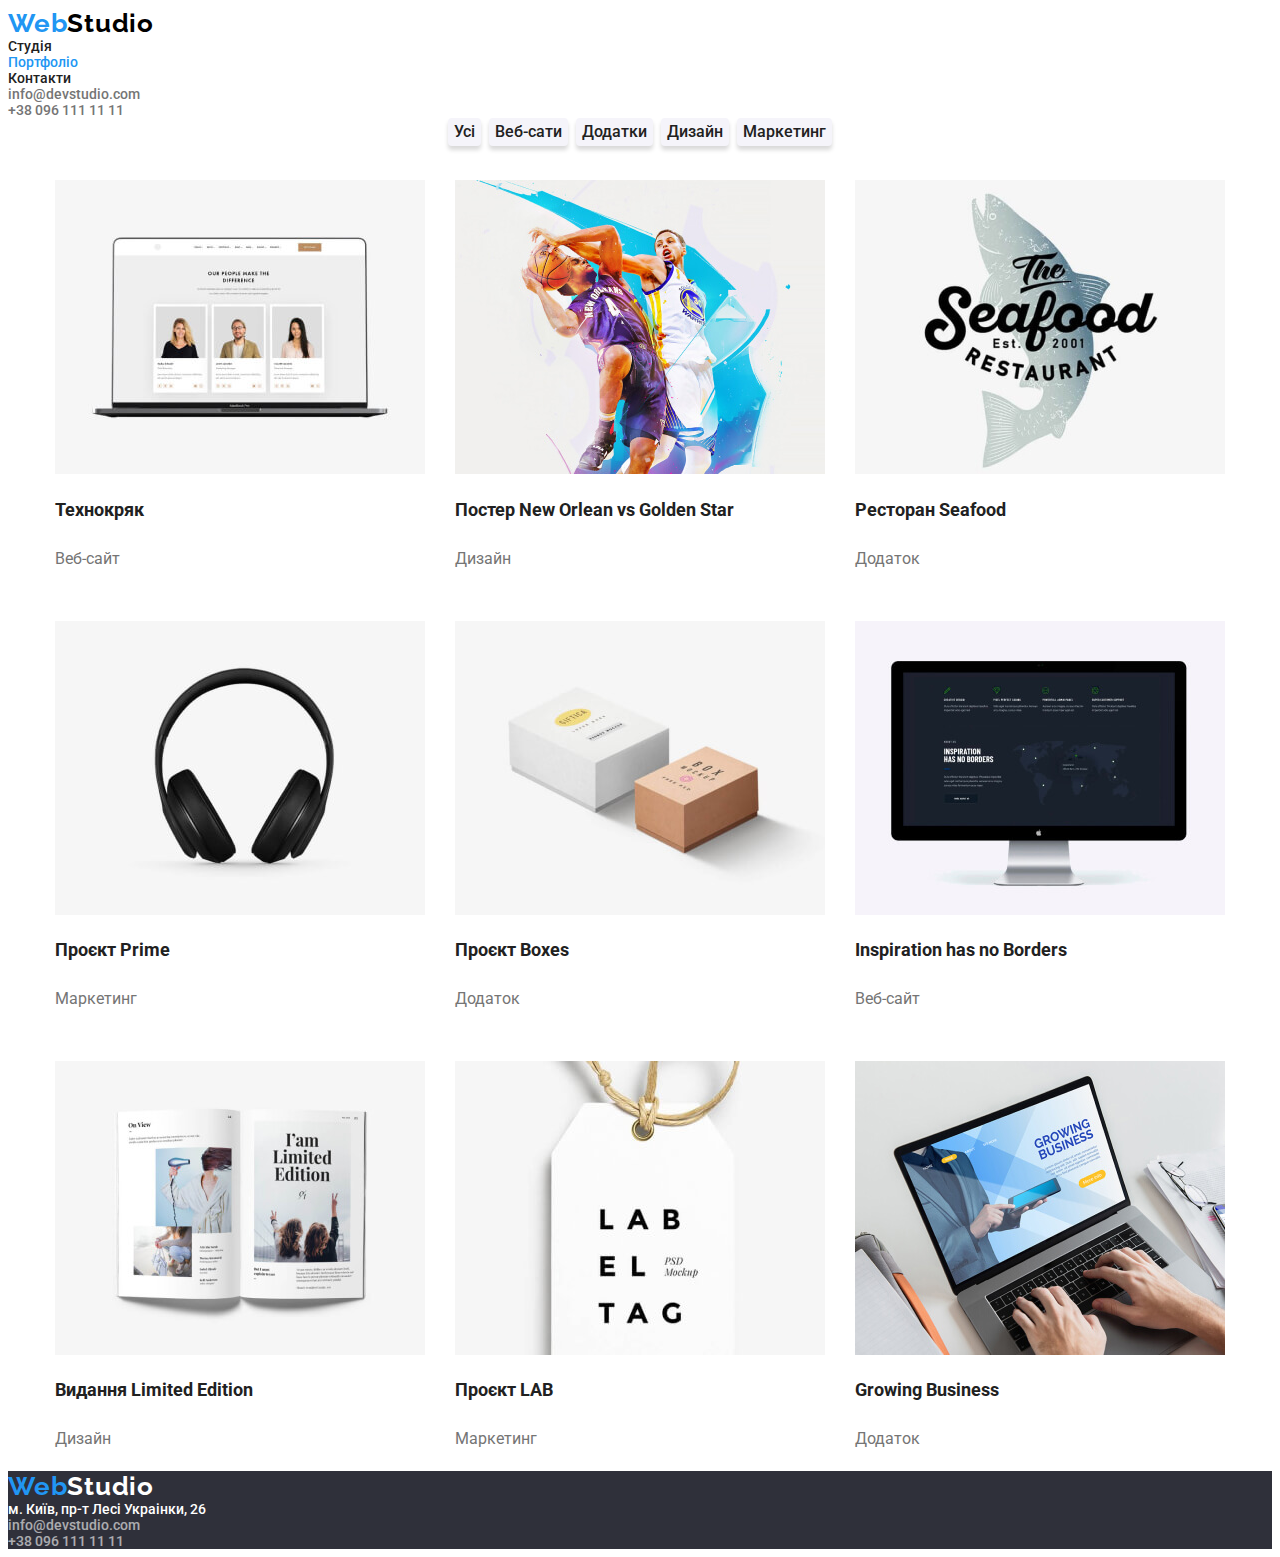
==== portfolio.html @ 230ad70d "додано кольори та шрифти" ====
<!DOCTYPE html>
<html lang="uk">
  <head>
    <meta charset="UTF-8" />
    <meta http-equiv="X-UA-Compatible" content="IE=edge" />
    <meta name="viewport" content="width=device-width, initial-scale=1.0" />
    <title>Web studio</title>
    <link rel="preconnect" href="https://fonts.googleapis.com" />
    <link rel="preconnect" href="https://fonts.gstatic.com" crossorigin />
    <link
      href="https://fonts.googleapis.com/css2?family=Raleway:wght@700&family=Roboto:wght@400;500;700;900&display=swap"
      rel="stylesheet"
    />
    <link rel="stylesheet" href="./css/styles.css" />
  </head>
  <body>
    <header>
      <nav>
        <a class="link logo" href="./index.html"
          >Web<span class="logo-second-part">Studio</span></a
        >
        <ul class="list">
          <li><a class="link" href="./index.html">Студія</a></li>
          <li><a class="link current" href="./portfolio.html">Портфоліо</a></li>
          <li><a class="link" href="#">Контакти</a></li>
        </ul>
        <ul class="list">
          <li>
            <a class="link header-contacts" href="mailto:info@devstudio.com"
              >info@devstudio.com</a
            >
          </li>
          <li>
            <a class="link header-contacts" href="tel:++380961111111"
              >+38 096 111 11 11</a
            >
          </li>
        </ul>
      </nav>
    </header>
    <main>
      <!-- Головна секція -->
      <section>
        <h1 class="visually-hidden">Project filter</h1>
        <div class="btn-wrap">
          <ul class="list list-btn">
            <li class="btn">
              <button class="btn-portfolio" type="button">Усі</button>
            </li>
            <li class="btn">
              <button class="btn-portfolio" type="button">Веб-сати</button>
            </li>
            <li class="btn">
              <button class="btn-portfolio" type="button">Додатки</button>
            </li>
            <li class="btn">
              <button class="btn-portfolio" type="button">Дизайн</button>
            </li>
            <li class="btn">
              <button class="btn-portfolio" type="button">Маркетинг</button>
            </li>
          </ul>
        </div>
        <div class="container">
          <ul class="list list-item">
            <li class="item">
              <img
                src="./images/img_(5).jpg"
                width="370"
                alt="ноутбук із зображенням веб-сайту з трьома людьми"
              />
              <h2 class="portfolio-title">Технокряк</h2>
              <p class="portfolio-text">Веб-сайт</p>
            </li>
            <li class="item">
              <img
                src="./images/img_(6).jpg"
                width="370"
                alt="постер з двома баскетболістами"
              />
              <h2 class="portfolio-title">Постер New Orlean vs Golden Star</h2>
              <p class="portfolio-text">Дизайн</p>
            </li>
            <li class="item">
              <img
                src="./images/img_(7).jpg"
                width="370"
                alt="логотип додатку ресторану"
              />
              <h2 class="portfolio-title">Ресторан Seafood</h2>
              <p class="portfolio-text">Додаток</p>
            </li>
            <li class="item">
              <img
                src="./images/img_(8).jpg"
                width="370"
                alt="чорні навушники на світлому фоні"
              />
              <h2 class="portfolio-title">Проєкт Prime</h2>
              <p class="portfolio-text">Маркетинг</p>
            </li>
            <li class="item">
              <img
                src="./images/img_(9).jpg"
                width="370"
                alt="біла та коричнева коробки на світлому фоні"
              />
              <h2 class="portfolio-title">Проєкт Boxes</h2>
              <p class="portfolio-text">Додаток</p>
            </li>
            <li class="item">
              <img
                src="./images/img_(10).jpg"
                width="370"
                alt="комп'ютер із зображенням сайту"
              />
              <h2 class="portfolio-title">Inspiration has no Borders</h2>
              <p class="portfolio-text">Веб-сайт</p>
            </li>
            <li class="item">
              <img
                src="./images/img_(11).jpg"
                width="370"
                alt="розгорнутий журналу з картинками"
              />
              <h2 class="portfolio-title">Видання Limited Edition</h2>
              <p class="portfolio-text">Дизайн</p>
            </li>
            <li class="item">
              <img
                src="./images/img_(12).jpg"
                width="370"
                alt="біла бирка на нитці"
              />
              <h2 class="portfolio-title">Проєкт LAB</h2>
              <p class="portfolio-text">Маркетинг</p>
            </li>
            <li class="item">
              <img
                src="./images/img_(13).jpg"
                width="370"
                alt="ноутбук із зображенням додатку"
              />
              <h2 class="portfolio-title">Growing Business</h2>
              <p class="portfolio-text">Додаток</p>
            </li>
          </ul>
        </div>
      </section>
    </main>
    <footer class="footer-bgc">
      <a class="link logo" href="./index.html"
        >Web<span class="footer-logo-second-part">Studio</span></a
      >
      <address class="footer-address">
        <ul class="list">
          <li>
            <a
              class="link footer-link"
              href="https://goo.gl/maps/CPtrU1FHBa2aNyZL9"
              target="_blank"
              rel="noopener noreferrer nofollow"
              >м. Київ, пр-т Лесі Украінки, 26</a
            >
          </li>
          <li>
            <a
              class="link footer-link opacity-link"
              href="mailto:info@devstudio.com"
              >info@devstudio.com</a
            >
          </li>
          <li>
            <a class="link footer-link opacity-link" href="tel:++380961111111"
              >+38 096 111 11 11</a
            >
          </li>
        </ul>
      </address>
    </footer>
  </body>
</html>
---- css/styles.css ----
:root {
  --primary-text-color: #212121;
  --secondary-text-color: #757575;
  --design-color: #2196f3;
  --white-color: #ffffff;
  --dark-bgc: #2f303a;
  --light-bgc: #f5f4fa;
  --active-button: #188ce8;
  --logo-second-part-color: #000000;
}

body {
  font-family: "Roboto", "Raleway", sans-serif;
  color: var(--primary-text-color);
  font-size: 14px;
  font-weight: 400;
}
/* PORTFOLIO PAGE */
/* UI components */
.link {
  text-decoration: none;
  color: var(--primary-text-color);
  font-weight: 500;
  line-height: 1, 17;
}
.link:hover,
.link:focus {
  color: var(--design-color);
}

.current {
  color: var(--design-color);
}
/* WebStudio-logo*/
.logo {
  font-size: 26px;
  font-weight: 700;
  line-height: 1.17;
  letter-spacing: 0.03em;
  font-family: "Raleway", sans-serif;
  color: var(--design-color);
}
.logo-second-part {
  color: var(--logo-second-part-color);
}
.footer-logo-second-part {
  color: var(--white-color);
}
.header-contacts {
  color: var(--secondary-text-color);
}
.footer-link {
  color: var(--white-color);
}
.opacity-link {
  opacity: 60%;
}
.btn-studia {
  background-color: var(--design-color);
  color: var(--white-color);
  box-shadow: 0px 4px 4px rgba(0, 0, 0, 0.15);
  border-radius: 4px;
  width: 216px;
  height: 50px;
  cursor: pointer;
  font-family: inherit;
  font-size: 16px;
  font-weight: 700;
  line-height: 1.88;
  border: transparent;
}
.btn-studia:hover,
.btn-studia:focus {
  color: var(--white-color);
  background-color: var(--active-button);
}

.list {
  list-style: none;
  padding-left: 0;
  margin: 0;
}
/*Hero Sections */
.hero-title {
  color: var(--white-color);
  text-transform: uppercase;
  text-align: center;
  font-size: 44px;
  line-height: 1.36;
  font-weight: 900;
}

.hero-bgc {
  background-color: var(--dark-bgc);
}

/* Hidden title 2-nd section */
.visually-hidden {
  position: absolute;
  width: 1px;
  height: 1px;
  margin: -1px;
  padding: 0;
  overflow: hidden;
  border: 0;
  clip: rect(0 0 0 0);
}

.post-title {
  line-height: 1.17;
  font-weight: 700;
}

.post-text {
  color: var(--secondary-text-color);
  line-height: 1.7;
}
.container {
  width: 1200px;
  padding-left: 15px;
  padding-right: 15px;
  margin-left: auto;
  margin-right: auto;
}

/* Section 3 */
.section-title {
  font-size: 36px;
  line-height: 1.17;
  font-weight: 700;
  text-align: center;
}
/* Section 4 */
.team-titles {
  font-size: 16px;
  line-height: 1.17;
  font-weight: 500;
}
.team-list {
  background-color: var(--white-color);
  max-width: 270px;
}
.team-text {
  color: var(--secondary-text-color);
  font-size: 16px;
  line-height: 1.17;
}
.team-bgc {
  background-color: var(--light-bgc);
}

.footer-bgc {
  background-color: var(--dark-bgc);
}
.footer-address {
  font-style: normal;
}
/* PORTFOLIO PAGE */
/* button portfolio */
.btn-portfolio {
  background-color: var(--light-bgc);
  color: var(--primary-text-color);
  box-shadow: 0px 4px 4px rgba(0, 0, 0, 0.15);
  border-radius: 4px;
  cursor: pointer;
  font-family: inherit;
  font-size: 16px;
  font-weight: 500;
  line-height: 1.63;
  border: transparent;
}
.btn-portfolio:hover,
.btn-portfolio:focus {
  color: var(--white-color);
  background-color: var(--design-color);
}
.list-btn {
  display: flex;
  justify-content: center;
  gap: 8px;
  margin-bottom: 34px;
}

/* portfolio section */
.portfolio-title {
  font-size: 18px;
  line-height: 2;
}
.portfolio-text {
  color: var(--secondary-text-color);
  font-size: 16px;
  line-height: 1.88;
}
.item {
  width: 370;
  height: 404;
}
.list-item {
  display: flex;
  justify-content: center;
  flex-wrap: wrap;
  gap: 30px;
}
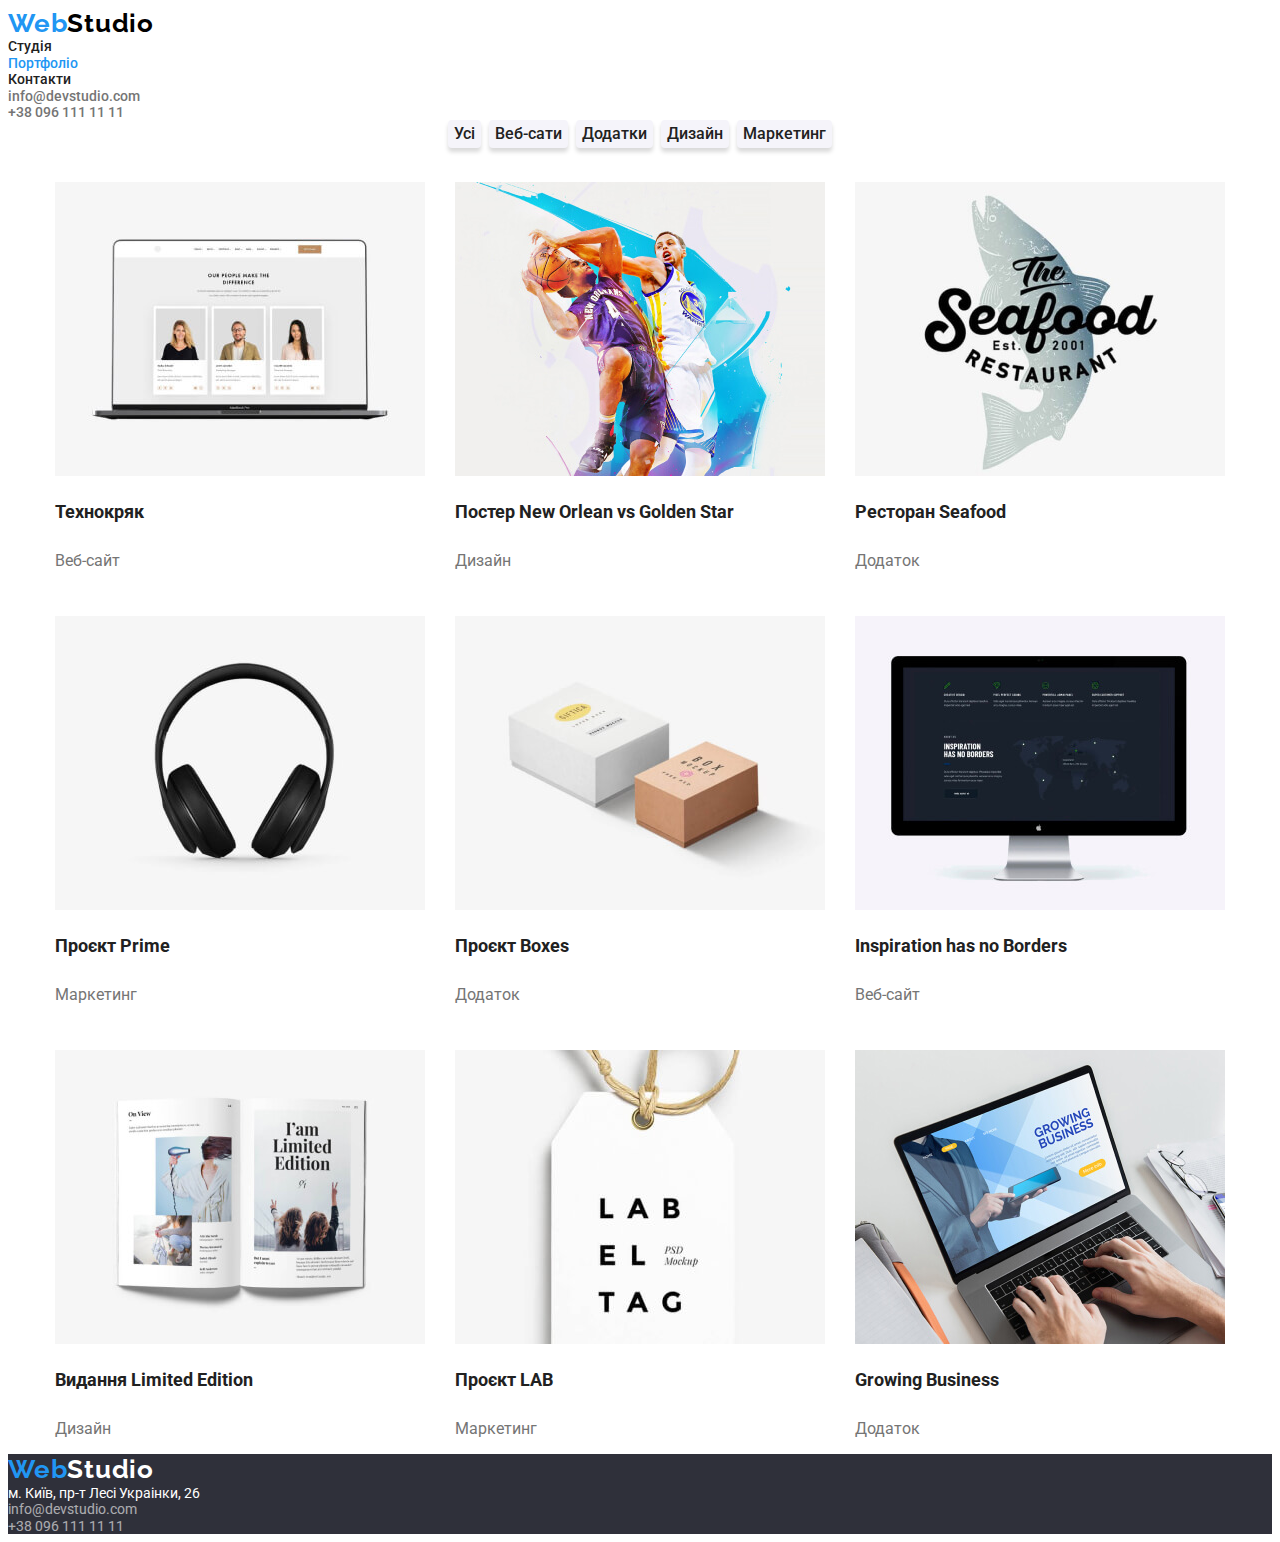
==== commit 2155f1e6: "допрацювання ДЗ" ====
--- a/portfolio.html
+++ b/portfolio.html
@@ -1,17 +1,17 @@
 <!DOCTYPE html>
 <html lang="uk">
   <head>
-    <meta charset="UTF-8" />
-    <meta http-equiv="X-UA-Compatible" content="IE=edge" />
-    <meta name="viewport" content="width=device-width, initial-scale=1.0" />
+    <meta charset="UTF-8" >
+    <meta http-equiv="X-UA-Compatible" content="IE=edge" >
+    <meta name="viewport" content="width=device-width, initial-scale=1.0" >
     <title>Web studio</title>
-    <link rel="preconnect" href="https://fonts.googleapis.com" />
-    <link rel="preconnect" href="https://fonts.gstatic.com" crossorigin />
+    <link rel="preconnect" href="https://fonts.googleapis.com" >
+    <link rel="preconnect" href="https://fonts.gstatic.com" crossorigin >
     <link
       href="https://fonts.googleapis.com/css2?family=Raleway:wght@700&family=Roboto:wght@400;500;700;900&display=swap"
       rel="stylesheet"
-    />
-    <link rel="stylesheet" href="./css/styles.css" />
+    >
+    <link rel="stylesheet" href="./css/styles.css" >
   </head>
   <body>
     <header>
@@ -68,7 +68,7 @@
                 src="./images/img_(5).jpg"
                 width="370"
                 alt="ноутбук із зображенням веб-сайту з трьома людьми"
-              />
+              >
               <h2 class="portfolio-title">Технокряк</h2>
               <p class="portfolio-text">Веб-сайт</p>
             </li>
@@ -77,7 +77,7 @@
                 src="./images/img_(6).jpg"
                 width="370"
                 alt="постер з двома баскетболістами"
-              />
+              >
               <h2 class="portfolio-title">Постер New Orlean vs Golden Star</h2>
               <p class="portfolio-text">Дизайн</p>
             </li>
@@ -86,7 +86,7 @@
                 src="./images/img_(7).jpg"
                 width="370"
                 alt="логотип додатку ресторану"
-              />
+              >
               <h2 class="portfolio-title">Ресторан Seafood</h2>
               <p class="portfolio-text">Додаток</p>
             </li>
@@ -95,7 +95,7 @@
                 src="./images/img_(8).jpg"
                 width="370"
                 alt="чорні навушники на світлому фоні"
-              />
+              >
               <h2 class="portfolio-title">Проєкт Prime</h2>
               <p class="portfolio-text">Маркетинг</p>
             </li>
@@ -104,7 +104,7 @@
                 src="./images/img_(9).jpg"
                 width="370"
                 alt="біла та коричнева коробки на світлому фоні"
-              />
+              >
               <h2 class="portfolio-title">Проєкт Boxes</h2>
               <p class="portfolio-text">Додаток</p>
             </li>
@@ -113,7 +113,7 @@
                 src="./images/img_(10).jpg"
                 width="370"
                 alt="комп'ютер із зображенням сайту"
-              />
+              >
               <h2 class="portfolio-title">Inspiration has no Borders</h2>
               <p class="portfolio-text">Веб-сайт</p>
             </li>
@@ -122,7 +122,7 @@
                 src="./images/img_(11).jpg"
                 width="370"
                 alt="розгорнутий журналу з картинками"
-              />
+              >
               <h2 class="portfolio-title">Видання Limited Edition</h2>
               <p class="portfolio-text">Дизайн</p>
             </li>
@@ -131,7 +131,7 @@
                 src="./images/img_(12).jpg"
                 width="370"
                 alt="біла бирка на нитці"
-              />
+              >
               <h2 class="portfolio-title">Проєкт LAB</h2>
               <p class="portfolio-text">Маркетинг</p>
             </li>
@@ -140,7 +140,7 @@
                 src="./images/img_(13).jpg"
                 width="370"
                 alt="ноутбук із зображенням додатку"
-              />
+              >
               <h2 class="portfolio-title">Growing Business</h2>
               <p class="portfolio-text">Додаток</p>
             </li>
--- a/css/styles.css
+++ b/css/styles.css
@@ -21,7 +21,7 @@
   text-decoration: none;
   color: var(--primary-text-color);
   font-weight: 500;
-  line-height: 1, 17;
+  line-height: 1.17;
 }
 .link:hover,
 .link:focus {
@@ -51,6 +51,7 @@
 }
 .footer-link {
   color: var(--white-color);
+  font-weight: 400;
 }
 .opacity-link {
   opacity: 60%;
@@ -103,7 +104,6 @@
   padding: 0;
   overflow: hidden;
   border: 0;
-  clip: rect(0 0 0 0);
 }
 
 .post-title {
@@ -127,7 +127,6 @@
 .section-title {
   font-size: 36px;
   line-height: 1.17;
-  font-weight: 700;
   text-align: center;
 }
 /* Section 4 */
@@ -192,8 +191,8 @@
   line-height: 1.88;
 }
 .item {
-  width: 370;
-  height: 404;
+  width: 370px;
+  height: 404px;
 }
 .list-item {
   display: flex;
